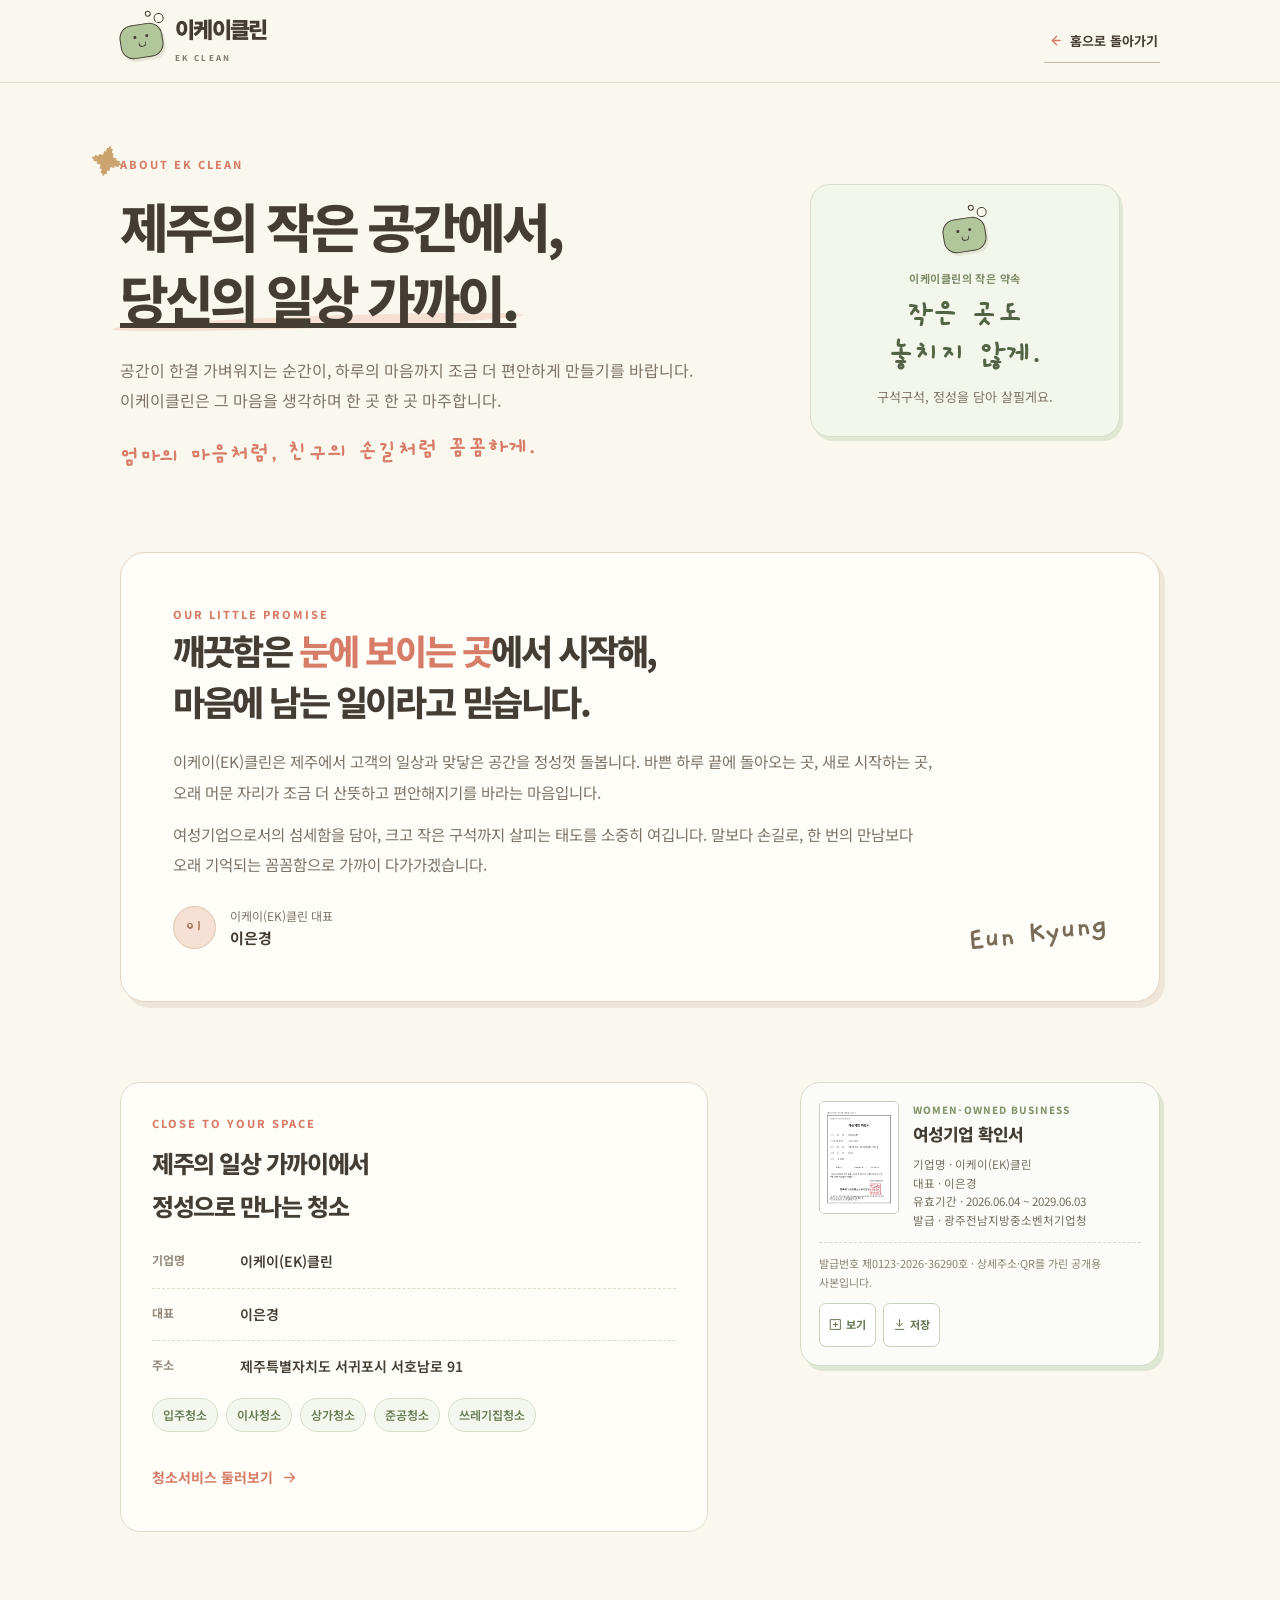
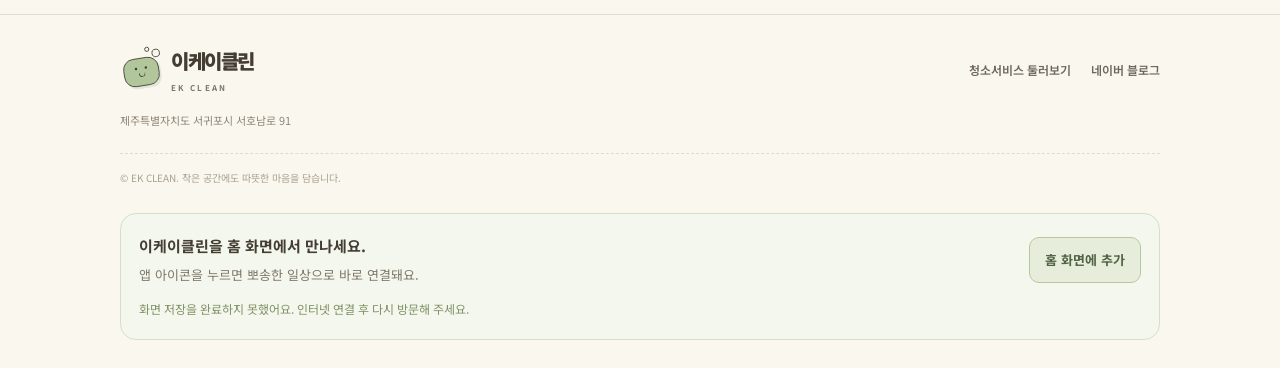
==== about.html @ 56a0b0b5 "Add files via upload" ====
<!DOCTYPE html>
<html lang="ko">
<head>
  <meta charset="UTF-8">
  <meta name="viewport" content="width=device-width, initial-scale=1.0, viewport-fit=cover">
  <meta name="theme-color" content="#faf7ef">
  <meta name="description" content="제주 이케이(EK)클린의 따뜻한 브랜드 소개와 여성기업 확인서 공개용 사본 안내입니다.">
  <title>이케이클린 소개 | 제주에서 가까이, 꼼꼼하게</title>

  <link rel="manifest" href="./manifest.json">
  <link rel="icon" href="./icons/favicon-32.png" sizes="32x32" type="image/png">
  <link rel="apple-touch-icon" href="./icons/apple-touch-icon.png">
  <meta name="apple-mobile-web-app-capable" content="yes">
  <meta name="apple-mobile-web-app-title" content="이케이클린">
  <meta name="apple-mobile-web-app-status-bar-style" content="default">
  <meta name="mobile-web-app-capable" content="yes">
  <link rel="stylesheet" href="./styles/tailwind.css">
  <link rel="stylesheet" href="./styles/fonts.css">
  <link rel="stylesheet" href="./pwa.css">
  <style>
    :root {
      --beige: #faf7ef;
      --paper: #fffdf8;
      --ink: #443d33;
      --muted: #7d7467;
      --coral: #d77c67;
      --green: #e9efdf;
      --green-deep: #82946d;
      --line: #e2dccd;
      --peach: #f5e0d3;
    }

    * { box-sizing: border-box; }
    html { -webkit-text-size-adjust: 100%; text-size-adjust: 100%; }
    body {
      margin: 0;
      color: var(--ink);
      background: var(--beige);
      font-family: 'Noto Sans KR', sans-serif;
      font-size: 16px;
      line-height: 1.8;
      word-break: keep-all;
    }
    a { color: inherit; text-decoration: none; }
    img { display: block; max-width: 100%; }
    h1, h2, h3, p { margin: 0; }
    a:focus-visible { outline: 3px solid var(--coral); outline-offset: 4px; }
    .skip-link { position: fixed; top: -60px; left: 16px; z-index: 10; padding: 10px 16px; border-radius: 8px; color: var(--paper); background: var(--ink); }
    .skip-link:focus { top: 14px; }
    body .container { width: min(100% - 48px, 1040px); margin: 0 auto; }
    .hand { font-family: 'Gaegu', cursive; }
    .eyebrow { color: var(--coral); font-size: 11px; font-weight: 800; letter-spacing: .18em; }

    .site-header {
      border-bottom: 1px solid rgba(226, 220, 205, .9);
      background: rgba(250, 247, 239, .96);
    }
    .header-inner { min-height: 82px; display: flex; align-items: center; justify-content: space-between; gap: 20px; }
    .brand { min-height: 44px; display: inline-flex; align-items: center; gap: 12px; }
    .soap-mark {
      position: relative; display: inline-block; flex: 0 0 auto; width: 43px; height: 34px;
      border: 1.7px solid var(--ink); border-radius: 13px; background: #b2c69c;
      box-shadow: 2px 3px 0 #e4e7d7; transform: rotate(-9deg);
    }
    .soap-mark::before {
      content: ''; position: absolute; top: 10px; left: 13px; width: 3px; height: 3px;
      border-radius: 50%; background: var(--ink); box-shadow: 12px 0 var(--ink);
    }
    .soap-mark::after {
      content: ''; position: absolute; left: 17px; top: 17px; width: 8px; height: 5px;
      border: 1.5px solid var(--ink); border-top: 0; border-radius: 0 0 8px 8px;
    }
    .soap-bubble { position: absolute; top: -9px; right: -5px; width: 10px; height: 10px; border: 1.5px solid var(--ink); border-radius: 50%; background: var(--beige); }
    .soap-bubble::after { content: ''; position: absolute; top: -5px; right: 11px; width: 6px; height: 6px; border: 1.3px solid var(--ink); border-radius: 50%; background: var(--beige); }
    .brand-name { font-size: 22px; font-weight: 900; letter-spacing: -.075em; line-height: 1.05; }
    .brand-en { display: block; margin-top: 5px; color: var(--muted); font-size: 8px; font-weight: 700; letter-spacing: .29em; }
    .home-return { min-height: 44px; display: inline-flex; align-items: center; gap: 7px; padding: 8px 2px; border-bottom: 1px solid #bfb6a6; font-size: 13px; font-weight: 700; }
    .home-return svg { width: 17px; height: 17px; color: var(--coral); }

    main { overflow: hidden; }
    .intro { position: relative; padding: 72px 0 62px; }
    .intro::before { content: '✦'; position: absolute; top: 55px; left: 7%; color: #cba36f; font-family: 'Gaegu', cursive; font-size: 32px; transform: rotate(14deg); }
    .intro-grid { position: relative; z-index: 1; display: grid; grid-template-columns: minmax(0, 1.1fr) minmax(260px, .72fr); gap: 54px; align-items: center; }
    .intro-copy { max-width: 650px; }
    .intro h1 { margin-top: 14px; font-size: clamp(33px, 4.4vw, 53px); font-weight: 800; line-height: 1.36; letter-spacing: -.075em; }
    .intro h1 .underline { position: relative; z-index: 0; white-space: nowrap; }
    .intro h1 .underline::after { content: ''; position: absolute; z-index: -1; right: -2%; bottom: 7px; left: -2%; height: 12px; border-radius: 50%; background: var(--peach); transform: rotate(-2deg); }
    .lead { margin-top: 22px; color: var(--muted); font-size: 16px; line-height: 1.9; }
    .intro-note { margin-top: 18px; color: var(--coral); font-size: 24px; font-weight: 700; line-height: 1.35; transform: rotate(-1.5deg); }
    .care-note { width: min(100%, 310px); justify-self: center; display: flex; flex-direction: column; align-items: center; padding: 28px 22px; border: 1px solid #d7ddcb; border-radius: 20px; background: #f3f6eb; box-shadow: 3px 4px 0 #e1e7d5; text-align: center; }
    .care-note .soap-mark { margin: 5px 0 17px; }
    .care-note-caption { color: #7b8b68; font-size: 11px; font-weight: 700; letter-spacing: .04em; }
    .care-note-title { margin-top: 7px; color: #526346; font-size: 32px; font-weight: 700; line-height: 1.22; }
    .care-note-copy { margin-top: 12px; color: #7d7467; font-size: 13px; line-height: 1.75; }

    .story { padding: 24px 0 80px; }
    .story-panel { padding: clamp(28px, 5vw, 52px); border: 1px solid #e4d5c4; border-radius: 25px; background: var(--paper); box-shadow: 5px 6px 0 #eee6d9; }
    .story-title { font-size: clamp(26px, 3vw, 35px); font-weight: 800; letter-spacing: -.07em; line-height: 1.45; }
    .story-title strong { color: var(--coral); font-weight: inherit; }
    .story-text { max-width: 760px; margin-top: 20px; color: var(--muted); font-size: 15.5px; line-height: 1.95; }
    .story-text + .story-text { margin-top: 12px; }
    .signature-row { display: flex; align-items: end; gap: 14px; margin-top: 27px; }
    .signature-label { display: grid; place-items: center; width: 43px; height: 43px; border: 1px solid #dfc5b1; border-radius: 50%; background: var(--peach); color: #a5755c; font-family: 'Gaegu', cursive; font-size: 23px; }
    .signature-role { color: var(--muted); font-size: 12px; line-height: 1.55; }
    .signature-name { display: block; color: var(--ink); font-size: 15px; font-weight: 700; }
    .signature { margin-left: auto; color: #796c59; font-family: 'Gaegu', cursive; font-size: 32px; font-weight: 700; line-height: 1; transform: rotate(-7deg); }

    .details { padding: 0 0 82px; }
    .details-grid { display: grid; grid-template-columns: minmax(0, 1fr) minmax(300px, .72fr); gap: 28px; align-items: start; }
    .info-card, .certificate-card { border: 1px solid var(--line); border-radius: 20px; background: var(--paper); }
    .info-card { padding: 31px; }
    .info-card h2 { margin-top: 7px; font-size: 24px; font-weight: 800; letter-spacing: -.06em; }
    .detail-list { display: grid; gap: 13px; margin: 22px 0 0; padding: 0; }
    .detail-list div { display: grid; grid-template-columns: 76px 1fr; gap: 12px; padding-bottom: 13px; border-bottom: 1px dashed #e1dacb; }
    .detail-list div:last-child { padding-bottom: 0; border-bottom: 0; }
    .detail-list dt { color: #958b7c; font-size: 12px; font-weight: 700; }
    .detail-list dd { margin: 0; font-size: 14px; font-weight: 600; }
    .service-tags { display: flex; flex-wrap: wrap; gap: 8px; margin-top: 19px; }
    .service-tags span { padding: 5px 10px; border: 1px solid #d5dfc7; border-radius: 999px; background: #f4f7ee; color: #677b55; font-size: 12px; font-weight: 600; }
    .service-home-link { min-height: 44px; display: inline-flex; align-items: center; gap: 8px; margin-top: 24px; color: var(--coral); font-size: 14px; font-weight: 700; }
    .service-home-link svg { width: 17px; height: 17px; }

    .certificate-card { width: 100%; max-width: 360px; justify-self: end; padding: 18px; background: #fbfcf7; border-color: #d3dcc7; box-shadow: 4px 5px 0 #dfe6d4; }
    .certificate-top { display: flex; gap: 14px; align-items: flex-start; }
    .certificate-thumb { flex: 0 0 80px; width: 80px; height: 113px; overflow: hidden; border: 1px solid #c9c9bb; border-radius: 5px; background: #fff; }
    .certificate-thumb img { width: 100%; height: 100%; object-fit: cover; object-position: top; }
    .certificate-copy { min-width: 0; }
    .certificate-label { color: var(--green-deep); font-size: 10px; font-weight: 800; letter-spacing: .11em; }
    .certificate-card h2 { margin-top: 3px; font-size: 17px; font-weight: 800; letter-spacing: -.05em; line-height: 1.45; }
    .certificate-meta { margin-top: 8px; color: #756d60; font-size: 10.5px; line-height: 1.62; }
    .certificate-meta span { display: block; }
    .certificate-note { margin-top: 13px; padding-top: 11px; border-top: 1px dashed #d6ddcd; color: #8b8375; font-size: 10px; line-height: 1.65; }
    .certificate-actions { display: flex; gap: 7px; margin-top: 12px; }
    .certificate-actions a { min-height: 34px; display: inline-flex; align-items: center; justify-content: center; gap: 4px; padding: 6px 9px; border: 1px solid #c8d3bb; border-radius: 7px; color: #62764f; background: #fff; font-size: 11px; font-weight: 700; }
    .certificate-actions a:hover { background: var(--green); }
    .certificate-actions svg { width: 13px; height: 13px; }

    .site-footer { border-top: 1px solid var(--line); padding: 33px 0 28px; }
    .footer-top { display: flex; align-items: flex-start; justify-content: space-between; gap: 25px; }
    .footer-brand .brand-name { font-size: 20px; }
    .footer-brand .soap-mark { transform: rotate(-9deg) scale(.83); margin-right: -4px; }
    .footer-copy { margin-top: 13px; color: #918777; font-size: 11px; line-height: 1.9; }
    .footer-links { display: flex; flex-wrap: wrap; gap: 9px 20px; }
    .footer-links a { min-height: 44px; display: inline-flex; align-items: center; color: #6e665a; font-size: 12px; font-weight: 600; }
    .footer-links a:hover { color: var(--coral); }
    .footer-bottom { margin-top: 23px; padding-top: 15px; border-top: 1px dashed #e2dbcd; color: #aaa08f; font-size: 10px; }

    @media (max-width: 740px) {
      body .container { width: min(100% - 36px, 1040px); }
      .header-inner { min-height: 72px; }
      .brand { gap: 9px; }
      .brand-name { font-size: 20px; }
      .soap-mark { width: 39px; height: 32px; }
      .home-return { font-size: 12px; }
      .home-return span { display: none; }
      .intro { padding: 50px 0 45px; }
      .intro::before { top: 28px; left: 8%; font-size: 27px; }
      .intro-grid { grid-template-columns: 1fr; gap: 34px; }
      .intro-copy { text-align: center; }
      .intro h1 { font-size: clamp(30px, 9vw, 40px); }
      .intro h1 .underline { white-space: normal; }
      .intro h1 .underline::after { bottom: 4px; height: 9px; }
      .lead { margin-top: 17px; font-size: 15px; line-height: 1.85; }
      .intro-note { font-size: 22px; }
      .care-note { width: min(100%, 300px); padding: 24px 20px; }
      .care-note-title { font-size: 30px; }
      .care-note-copy { font-size: 14px; }
      .story { padding: 15px 0 56px; }
      .story-panel { border-radius: 19px; }
      .story-text { font-size: 15px; line-height: 1.9; }
      .signature { font-size: 28px; }
      .details { padding-bottom: 60px; }
      .details-grid { grid-template-columns: 1fr; gap: 22px; }
      .info-card { padding: 25px 21px; }
      .detail-list div { grid-template-columns: 67px 1fr; gap: 8px; }
      .detail-list dt { font-size: 11px; }
      .detail-list dd { font-size: 13px; }
      .certificate-card { max-width: 360px; justify-self: start; padding: 16px; }
      .certificate-top { gap: 12px; }
      .certificate-thumb { flex-basis: 68px; width: 68px; height: 96px; }
      .certificate-card h2 { font-size: 16px; }
      .certificate-meta { font-size: 10px; }
      .footer-top { flex-direction: column; gap: 18px; }
      .footer-links { gap: 6px 18px; }
      .footer-copy { font-size: 10px; }
    }

    @media (max-width: 360px) {
      body .container { width: min(100% - 30px, 1040px); }
      .brand-en { letter-spacing: .2em; }
      .intro h1 { font-size: 29px; }
      .story-panel { padding: 25px 19px; }
      .certificate-card { padding: 14px; }
      .certificate-thumb { flex-basis: 64px; width: 64px; height: 90px; }
      .certificate-actions { gap: 5px; }
      .certificate-actions a { padding: 5px 7px; font-size: 10px; }
    }

    @media (prefers-reduced-motion: reduce) {
      *, *::before, *::after { scroll-behavior: auto !important; transition: none !important; }
    }
    .home-return { min-width: 44px; justify-content: center; }
    .certificate-actions a { min-height: 44px; min-width: 56px; }
    .certificate-meta { font-size: 11.5px; }
    .certificate-note { font-size: 11px; }
  </style>
</head>
<body>
  <a class="skip-link" href="#content">본문으로 건너뛰기</a>

  <header class="site-header">
    <div class="container header-inner">
      <a class="brand" href="./#home" data-home-link data-home-fragment="home" aria-label="이케이클린 홈으로">
        <span class="soap-mark" aria-hidden="true"><span class="soap-bubble"></span></span>
        <span>
          <span class="brand-name">이케이클린</span>
          <span class="brand-en">EK CLEAN</span>
        </span>
      </a>
      <a class="home-return" href="./#home" data-home-link data-home-fragment="home" aria-label="홈으로 돌아가기">
        <svg viewBox="0 0 24 24" fill="none" stroke="currentColor" stroke-width="1.9" stroke-linecap="round" stroke-linejoin="round" aria-hidden="true"><path d="m15 18-6-6 6-6"/><path d="M9 12h11"/></svg>
        <span>홈으로 돌아가기</span>
      </a>
    </div>
  </header>

  <main id="content">
    <section class="intro" aria-labelledby="intro-heading">
      <div class="container intro-grid">
        <div class="intro-copy">
          <p class="eyebrow">ABOUT EK CLEAN</p>
          <h1 id="intro-heading">제주의 작은 공간에서,<br><span class="underline">당신의 일상 가까이.</span></h1>
          <p class="lead">공간이 한결 가벼워지는 순간이, 하루의 마음까지 조금 더 편안하게 만들기를 바랍니다. 이케이클린은 그 마음을 생각하며 한 곳 한 곳 마주합니다.</p>
          <h2 class="intro-note hand">엄마의 마음처럼, 친구의 손길처럼 꼼꼼하게.</h2>
        </div>
        <aside class="care-note" aria-label="이케이클린의 작은 약속">
          <span class="soap-mark" aria-hidden="true"><span class="soap-bubble"></span></span>
          <p class="care-note-caption">이케이클린의 작은 약속</p>
          <p class="care-note-title hand">작은 곳도<br>놓치지 않게.</p>
          <p class="care-note-copy">구석구석, 정성을 담아 살필게요.</p>
        </aside>
      </div>
    </section>

    <section class="story" aria-labelledby="story-heading">
      <div class="container">
        <article class="story-panel">
          <p class="eyebrow">OUR LITTLE PROMISE</p>
          <h2 id="story-heading" class="story-title">깨끗함은 <strong>눈에 보이는 곳</strong>에서 시작해,<br>마음에 남는 일이라고 믿습니다.</h2>
          <p class="story-text">이케이(EK)클린은 제주에서 고객의 일상과 맞닿은 공간을 정성껏 돌봅니다. 바쁜 하루 끝에 돌아오는 곳, 새로 시작하는 곳, 오래 머문 자리가 조금 더 산뜻하고 편안해지기를 바라는 마음입니다.</p>
          <p class="story-text">여성기업으로서의 섬세함을 담아, 크고 작은 구석까지 살피는 태도를 소중히 여깁니다. 말보다 손길로, 한 번의 만남보다 오래 기억되는 꼼꼼함으로 가까이 다가가겠습니다.</p>
          <div class="signature-row" aria-label="대표 이은경 서명">
            <span class="signature-label" aria-hidden="true">이</span>
            <p class="signature-role">이케이(EK)클린 대표<br><span class="signature-name">이은경</span></p>
            <span class="signature">Eun Kyung</span>
          </div>
        </article>
      </div>
    </section>

    <section class="details" aria-label="이케이클린 정보와 여성기업 확인서">
      <div class="container details-grid">
        <article class="info-card">
          <p class="eyebrow">CLOSE TO YOUR SPACE</p>
          <h2>제주의 일상 가까이에서<br>정성으로 만나는 청소</h2>
          <dl class="detail-list">
            <div>
              <dt>기업명</dt>
              <dd>이케이(EK)클린</dd>
            </div>
            <div>
              <dt>대표</dt>
              <dd>이은경</dd>
            </div>
            <div>
              <dt>주소</dt>
              <dd>제주특별자치도 서귀포시 서호남로 91</dd>
            </div>
          </dl>
          <div class="service-tags" aria-label="제공 청소 서비스">
            <span>입주청소</span>
            <span>이사청소</span>
            <span>상가청소</span>
            <span>준공청소</span>
            <span>쓰레기집청소</span>
          </div>
          <a class="service-home-link" href="./#services" data-home-link data-home-fragment="services">
            청소서비스 둘러보기
            <svg viewBox="0 0 24 24" fill="none" stroke="currentColor" stroke-width="1.9" stroke-linecap="round" stroke-linejoin="round" aria-hidden="true"><path d="M5 12h14"/><path d="m13 6 6 6-6 6"/></svg>
          </a>
        </article>

        <article class="certificate-card" aria-labelledby="certificate-title">
          <div class="certificate-top">
            <a class="certificate-thumb" href="./assets/ekclean-women-owned-public.pdf" target="_blank" rel="noopener noreferrer" aria-label="여성기업 확인서 공개용 사본 보기">
              <img src="./assets/ekclean-women-owned-preview.webp" width="595" height="841" alt="이케이(EK)클린 여성기업 확인서 공개용 미리보기">
            </a>
            <div class="certificate-copy">
              <p class="certificate-label">WOMEN-OWNED BUSINESS</p>
              <h2 id="certificate-title">여성기업 확인서</h2>
              <div class="certificate-meta">
                <span>기업명 · 이케이(EK)클린</span>
                <span>대표 · 이은경</span>
                <span>유효기간 · 2026.06.04 ~ 2029.06.03</span>
                <span>발급 · 광주전남지방중소벤처기업청</span>
              </div>
            </div>
          </div>
          <p class="certificate-note">발급번호 제0123-2026-36290호 · 상세주소·QR를 가린 공개용 사본입니다.</p>
          <div class="certificate-actions">
            <a href="./assets/ekclean-women-owned-public.pdf" target="_blank" rel="noopener noreferrer">
              <svg viewBox="0 0 24 24" fill="none" stroke="currentColor" stroke-width="1.8" stroke-linecap="round" stroke-linejoin="round" aria-hidden="true"><path d="M3 3h18v18H3z"/><path d="M8 12h8M12 8v8"/></svg>
              보기
            </a>
            <a href="./assets/ekclean-women-owned-public.pdf" download="ekclean-women-owned-public.pdf" target="_blank" rel="noopener noreferrer">
              <svg viewBox="0 0 24 24" fill="none" stroke="currentColor" stroke-width="1.8" stroke-linecap="round" stroke-linejoin="round" aria-hidden="true"><path d="M12 3v12"/><path d="m7 10 5 5 5-5"/><path d="M4 21h16"/></svg>
              저장
            </a>
          </div>
        </article>
      </div>
    </section>
  </main>

  <footer class="site-footer">
    <div class="container">
      <div class="footer-top">
        <div class="footer-brand">
          <a class="brand" href="./#home" data-home-link data-home-fragment="home" aria-label="이케이클린 홈으로">
            <span class="soap-mark" aria-hidden="true"><span class="soap-bubble"></span></span>
            <span>
              <span class="brand-name">이케이클린</span>
              <span class="brand-en">EK CLEAN</span>
            </span>
          </a>
          <p class="footer-copy">제주특별자치도 서귀포시 서호남로 91</p>
        </div>
        <nav class="footer-links" aria-label="푸터 링크">
          <a href="./#services" data-home-link data-home-fragment="services">청소서비스 둘러보기</a>
          <a href="https://blog.naver.com/ekclean" target="_blank" rel="noopener noreferrer">네이버 블로그</a>
        </nav>
      </div>
      <p class="footer-bottom">© EK CLEAN. 작은 공간에도 따뜻한 마음을 담습니다.</p>
    </div>
  </footer>
  <script>
    // Allow embedded certificates to open in the browser PDF viewer as well as save.
    (() => {
      const documents = new Map();
      document.querySelectorAll('a[href^="data:application/pdf;base64,"]').forEach(link => {
        const encoded = link.getAttribute('href');
        if (!documents.has(encoded)) {
          const bytes = Uint8Array.from(atob(encoded.split(',')[1]), char => char.charCodeAt(0));
          documents.set(encoded, URL.createObjectURL(new Blob([bytes], { type: 'application/pdf' })));
        }
        link.setAttribute('href', documents.get(encoded));
      });
    })();
  </script>
  <script defer src="./pwa.js"></script>
</body>
</html>
---- styles/fonts.css ----
/* Local font subsets for shipped UI. SIL Open Font License in assets/fonts. */
@font-face {
  font-family: 'Gaegu';
  font-style: normal;
  font-weight: 400;
  font-display: swap;
  src: url(../assets/fonts/font-3b68d4aea7670122.woff2) format('woff2');
  unicode-range: U+20-7e, U+a9, U+b7, U+201c-201d, U+2026, U+2192, U+2726-2727, U+33a1, U+ac00-ac01, U+ac04, U+ac08, U+ac10, U+ac12, U+ac19, U+ac1c-ac1d, U+ac70-ac71, U+ac74, U+ac78, U+ac8c, U+aca0, U+aca8, U+acac, U+acb0, U+acbd, U+acc4, U+ace0, U+ace8, U+acf3, U+acf5, U+acfc, U+ad11, U+ad1c, U+ad6c, U+ad81, U+adc0, U+adf8, U+adfc, U+ae00, U+ae08-ae09, U+ae30, U+ae38, U+ae41, U+ae4c, U+ae50, U+ae68, U+aecf, U+aed8, U+aef4, U+af2d, U+af34, U+af3c, U+b057, U+b05d, U+b098, U+b09c, U+b0a0, U+b0a8-b0a9, U+b0b4, U+b108, U+b110, U+b118, U+b123-b124, U+b137, U+b155, U+b193, U+b204, U+b208, U+b220, U+b274, U+b290, U+b294, U+b2c8, U+b2d8, U+b2e4-b2e6, U+b2e8, U+b2eb, U+b2f4, U+b2f9, U+b2ff-b300, U+b354, U+b35c, U+b370, U+b3c4, U+b3c8, U+b3cc, U+b3d9, U+b3fc, U+b410, U+b418, U+b41c, U+b429, U+b450, U+b458, U+b4a4, U+b4dc-b4dd, U+b4e0, U+b4e3-b4e4, U+b514, U+b530, U+b54c, U+b5a4, U+b610, U+b6f0, U+b73b, U+b77c-b77d, U+b78d, U+b798, U+b79c, U+b7ec, U+b7f0, U+b7fc, U+b807-b808, U+b824-b825, U+b85c-b85d, U+b86d, U+b8cc, U+b8e8, U+b958, U+b974, U+b978, U+b97c, U+b984, U+b9ac-b9ad, U+b9b0, U+b9c1, U+b9c8-b9c9, U+b9cc, U+b9d0, U+b9dd-b9de, U+b9e1, U+b9e8, U+ba38, U+ba3c, U+ba54, U+ba70, U+ba74, U+ba85, U+baa8, U+babb, U+bb34, U+bb38, U+bb3c, U+bbf8, U+bbfc, U+bbff, U+bc14, U+bc1c, U+bc29, U+bc30, U+bc84, U+bc88, U+bc94-bc95, U+bca4, U+bcbc-bcbd, U+bcc0, U+bcc4, U+bccd, U+bcf4-bcf5, U+bcf8, U+bcfc, U+bd05, U+bd80, U+bd84, U+bd99, U+be0c, U+be14, U+be44, U+be48, U+be60, U+bf40, U+c058, U+c05c, U+c0ac, U+c0b0, U+c0b4, U+c0c1, U+c0c8, U+c0dd, U+c11c-c11d, U+c120, U+c124, U+c12c, U+c131, U+c138, U+c18c-c18d, U+c190, U+c1a1, U+c218, U+c21c, U+c26c, U+c2a4, U+c2b5, U+c2dc-c2dd, U+c2e0, U+c2e4, U+c2ec, U+c2f1, U+c313, U+c4f0, U+c529, U+c544, U+c548, U+c54a, U+c54c, U+c558, U+c55e, U+c560, U+c571, U+c57c-c57d, U+c5b4-c5b5, U+c5c4-c5c5, U+c5c7, U+c5d0, U+c5ec-c5ed, U+c5f0, U+c5f4, U+c5fc, U+c601, U+c608, U+c624, U+c640, U+c644, U+c678, U+c694-c695, U+c6a9, U+c6b0, U+c6b4, U+c6c0, U+c6cc, U+c6d0, U+c704, U+c720, U+c73c, U+c740, U+c744, U+c74c, U+c758, U+c774, U+c778, U+c77c-c77d, U+c785, U+c788, U+c790-c791, U+c798, U+c7a0, U+c7a5, U+c7ac, U+c800-c801, U+c804, U+c808, U+c810-c811, U+c815, U+c81c, U+c870, U+c874, U+c88b, U+c8fc, U+c900, U+c911, U+c990, U+c9c0-c9c1, U+c9c4, U+c9d1, U+c9dc, U+cc28, U+cc2e, U+cc3d, U+cc44, U+cc59, U+cc98, U+ccab, U+ccad, U+ccb4, U+cd08, U+cd94, U+cd9c, U+cdb0, U+ce58, U+ce5c, U+ce74, U+ce90, U+cef7, U+cf00, U+cf58, U+d06c, U+d070, U+d074, U+d0a4, U+d0ac, U+d0d5, U+d0dc-d0dd, U+d0ed, U+d130, U+d1a1, U+d2b8-d2b9, U+d2c8, U+d30c, U+d398, U+d3b4, U+d3b8, U+d3c9, U+d3ec, U+d3f0, U+d3f4, U+d45c, U+d478, U+d504, U+d53c, U+d544, U+d54d, U+d558, U+d55c, U+d560, U+d568-d569, U+d574, U+d587-d589, U+d5e4, U+d604, U+d638, U+d63c, U+d648, U+d654-d655, U+d658, U+d65c, U+d68c, U+d6a8, U+d6c4, U+d750, U+d754, U+d76c, U+d788, U+1f9fc;
}
@font-face {
  font-family: 'Gaegu';
  font-style: normal;
  font-weight: 700;
  font-display: swap;
  src: url(../assets/fonts/font-fb5f1b3f4dab137c.woff2) format('woff2');
  unicode-range: U+20-7e, U+a9, U+b7, U+201c-201d, U+2026, U+2192, U+2726-2727, U+33a1, U+ac00-ac01, U+ac04, U+ac08, U+ac10, U+ac12, U+ac19, U+ac1c-ac1d, U+ac70-ac71, U+ac74, U+ac78, U+ac8c, U+aca0, U+aca8, U+acac, U+acb0, U+acbd, U+acc4, U+ace0, U+ace8, U+acf3, U+acf5, U+acfc, U+ad11, U+ad1c, U+ad6c, U+ad81, U+adc0, U+adf8, U+adfc, U+ae00, U+ae08-ae09, U+ae30, U+ae38, U+ae41, U+ae4c, U+ae50, U+ae68, U+aecf, U+aed8, U+aef4, U+af2d, U+af34, U+af3c, U+b057, U+b05d, U+b098, U+b09c, U+b0a0, U+b0a8-b0a9, U+b0b4, U+b108, U+b110, U+b118, U+b123-b124, U+b137, U+b155, U+b193, U+b204, U+b208, U+b220, U+b274, U+b290, U+b294, U+b2c8, U+b2d8, U+b2e4-b2e6, U+b2e8, U+b2eb, U+b2f4, U+b2f9, U+b2ff-b300, U+b354, U+b35c, U+b370, U+b3c4, U+b3c8, U+b3cc, U+b3d9, U+b3fc, U+b410, U+b418, U+b41c, U+b429, U+b450, U+b458, U+b4a4, U+b4dc-b4dd, U+b4e0, U+b4e3-b4e4, U+b514, U+b530, U+b54c, U+b5a4, U+b610, U+b6f0, U+b73b, U+b77c-b77d, U+b78d, U+b798, U+b79c, U+b7ec, U+b7f0, U+b7fc, U+b807-b808, U+b824-b825, U+b85c-b85d, U+b86d, U+b8cc, U+b8e8, U+b958, U+b974, U+b978, U+b97c, U+b984, U+b9ac-b9ad, U+b9b0, U+b9c1, U+b9c8-b9c9, U+b9cc, U+b9d0, U+b9dd-b9de, U+b9e1, U+b9e8, U+ba38, U+ba3c, U+ba54, U+ba70, U+ba74, U+ba85, U+baa8, U+babb, U+bb34, U+bb38, U+bb3c, U+bbf8, U+bbfc, U+bbff, U+bc14, U+bc1c, U+bc29, U+bc30, U+bc84, U+bc88, U+bc94-bc95, U+bca4, U+bcbc-bcbd, U+bcc0, U+bcc4, U+bccd, U+bcf4-bcf5, U+bcf8, U+bcfc, U+bd05, U+bd80, U+bd84, U+bd99, U+be0c, U+be14, U+be44, U+be48, U+be60, U+bf40, U+c058, U+c05c, U+c0ac, U+c0b0, U+c0b4, U+c0c1, U+c0c8, U+c0dd, U+c11c-c11d, U+c120, U+c124, U+c12c, U+c131, U+c138, U+c18c-c18d, U+c190, U+c1a1, U+c218, U+c21c, U+c26c, U+c2a4, U+c2b5, U+c2dc-c2dd, U+c2e0, U+c2e4, U+c2ec, U+c2f1, U+c313, U+c4f0, U+c529, U+c544, U+c548, U+c54a, U+c54c, U+c558, U+c55e, U+c560, U+c571, U+c57c-c57d, U+c5b4-c5b5, U+c5c4-c5c5, U+c5c7, U+c5d0, U+c5ec-c5ed, U+c5f0, U+c5f4, U+c5fc, U+c601, U+c608, U+c624, U+c640, U+c644, U+c678, U+c694-c695, U+c6a9, U+c6b0, U+c6b4, U+c6c0, U+c6cc, U+c6d0, U+c704, U+c720, U+c73c, U+c740, U+c744, U+c74c, U+c758, U+c774, U+c778, U+c77c-c77d, U+c785, U+c788, U+c790-c791, U+c798, U+c7a0, U+c7a5, U+c7ac, U+c800-c801, U+c804, U+c808, U+c810-c811, U+c815, U+c81c, U+c870, U+c874, U+c88b, U+c8fc, U+c900, U+c911, U+c990, U+c9c0-c9c1, U+c9c4, U+c9d1, U+c9dc, U+cc28, U+cc2e, U+cc3d, U+cc44, U+cc59, U+cc98, U+ccab, U+ccad, U+ccb4, U+cd08, U+cd94, U+cd9c, U+cdb0, U+ce58, U+ce5c, U+ce74, U+ce90, U+cef7, U+cf00, U+cf58, U+d06c, U+d070, U+d074, U+d0a4, U+d0ac, U+d0d5, U+d0dc-d0dd, U+d0ed, U+d130, U+d1a1, U+d2b8-d2b9, U+d2c8, U+d30c, U+d398, U+d3b4, U+d3b8, U+d3c9, U+d3ec, U+d3f0, U+d3f4, U+d45c, U+d478, U+d504, U+d53c, U+d544, U+d54d, U+d558, U+d55c, U+d560, U+d568-d569, U+d574, U+d587-d589, U+d5e4, U+d604, U+d638, U+d63c, U+d648, U+d654-d655, U+d658, U+d65c, U+d68c, U+d6a8, U+d6c4, U+d750, U+d754, U+d76c, U+d788, U+1f9fc;
}
@font-face {
  font-family: 'Noto Sans KR';
  font-style: normal;
  font-weight: 400 900;
  font-display: swap;
  src: url(../assets/fonts/font-2683926040a4df64.woff2) format('woff2');
  unicode-range: U+20-7e, U+a9, U+b7, U+201c-201d, U+2026, U+2192, U+2726-2727, U+33a1, U+ac00-ac01, U+ac04, U+ac08, U+ac10, U+ac12, U+ac19, U+ac1c-ac1d, U+ac70-ac71, U+ac74, U+ac78, U+ac8c, U+aca0, U+aca8, U+acac, U+acb0, U+acbd, U+acc4, U+ace0, U+ace8, U+acf3, U+acf5, U+acfc, U+ad11, U+ad1c, U+ad6c, U+ad81, U+adc0, U+adf8, U+adfc, U+ae00, U+ae08-ae09, U+ae30, U+ae38, U+ae41, U+ae4c, U+ae50, U+ae68, U+aecf, U+aed8, U+aef4, U+af2d, U+af34, U+af3c, U+b057, U+b05d, U+b098, U+b09c, U+b0a0, U+b0a8-b0a9, U+b0b4, U+b108, U+b110, U+b118, U+b123-b124, U+b137, U+b155, U+b193, U+b204, U+b208, U+b220, U+b274, U+b290, U+b294, U+b2c8, U+b2d8, U+b2e4-b2e6, U+b2e8, U+b2eb, U+b2f4, U+b2f9, U+b2ff-b300, U+b354, U+b35c, U+b370, U+b3c4, U+b3c8, U+b3cc, U+b3d9, U+b3fc, U+b410, U+b418, U+b41c, U+b429, U+b450, U+b458, U+b4a4, U+b4dc-b4dd, U+b4e0, U+b4e3-b4e4, U+b514, U+b530, U+b54c, U+b5a4, U+b610, U+b6f0, U+b73b, U+b77c-b77d, U+b78d, U+b798, U+b79c, U+b7ec, U+b7f0, U+b7fc, U+b807-b808, U+b824-b825, U+b85c-b85d, U+b86d, U+b8cc, U+b8e8, U+b958, U+b974, U+b978, U+b97c, U+b984, U+b9ac-b9ad, U+b9b0, U+b9c1, U+b9c8-b9c9, U+b9cc, U+b9d0, U+b9dd-b9de, U+b9e1, U+b9e8, U+ba38, U+ba3c, U+ba54, U+ba70, U+ba74, U+ba85, U+baa8, U+babb, U+bb34, U+bb38, U+bb3c, U+bbf8, U+bbfc, U+bbff, U+bc14, U+bc1c, U+bc29, U+bc30, U+bc84, U+bc88, U+bc94-bc95, U+bca4, U+bcbc-bcbd, U+bcc0, U+bcc4, U+bccd, U+bcf4-bcf5, U+bcf8, U+bcfc, U+bd05, U+bd80, U+bd84, U+bd99, U+be0c, U+be14, U+be44, U+be48, U+be60, U+bf40, U+c058, U+c05c, U+c0ac, U+c0b0, U+c0b4, U+c0c1, U+c0c8, U+c0dd, U+c11c-c11d, U+c120, U+c124, U+c12c, U+c131, U+c138, U+c18c-c18d, U+c190, U+c1a1, U+c218, U+c21c, U+c26c, U+c2a4, U+c2b5, U+c2dc-c2dd, U+c2e0, U+c2e4, U+c2ec, U+c2f1, U+c313, U+c4f0, U+c529, U+c544, U+c548, U+c54a, U+c54c, U+c558, U+c55e, U+c560, U+c571, U+c57c-c57d, U+c5b4-c5b5, U+c5c4-c5c5, U+c5c7, U+c5d0, U+c5ec-c5ed, U+c5f0, U+c5f4, U+c5fc, U+c601, U+c608, U+c624, U+c640, U+c644, U+c678, U+c694-c695, U+c6a9, U+c6b0, U+c6b4, U+c6c0, U+c6cc, U+c6d0, U+c704, U+c720, U+c73c, U+c740, U+c744, U+c74c, U+c758, U+c774, U+c778, U+c77c-c77d, U+c785, U+c788, U+c790-c791, U+c798, U+c7a0, U+c7a5, U+c7ac, U+c800-c801, U+c804, U+c808, U+c810-c811, U+c815, U+c81c, U+c870, U+c874, U+c88b, U+c8fc, U+c900, U+c911, U+c990, U+c9c0-c9c1, U+c9c4, U+c9d1, U+c9dc, U+cc28, U+cc2e, U+cc3d, U+cc44, U+cc59, U+cc98, U+ccab, U+ccad, U+ccb4, U+cd08, U+cd94, U+cd9c, U+cdb0, U+ce58, U+ce5c, U+ce74, U+ce90, U+cef7, U+cf00, U+cf58, U+d06c, U+d070, U+d074, U+d0a4, U+d0ac, U+d0d5, U+d0dc-d0dd, U+d0ed, U+d130, U+d1a1, U+d2b8-d2b9, U+d2c8, U+d30c, U+d398, U+d3b4, U+d3b8, U+d3c9, U+d3ec, U+d3f0, U+d3f4, U+d45c, U+d478, U+d504, U+d53c, U+d544, U+d54d, U+d558, U+d55c, U+d560, U+d568-d569, U+d574, U+d587-d589, U+d5e4, U+d604, U+d638, U+d63c, U+d648, U+d654-d655, U+d658, U+d65c, U+d68c, U+d6a8, U+d6c4, U+d750, U+d754, U+d76c, U+d788, U+1f9fc;
}
---- pwa.css ----
.ek-pwa-panel{margin-top:26px;padding:19px 18px;border:1px solid #d5dfc8;border-radius:16px;background:#f4f7ed;color:#443d33;min-width:0}.ek-pwa-install{display:flex;align-items:center;justify-content:space-between;gap:17px}.ek-pwa-title{font-size:15px;font-weight:700;line-height:1.7;margin:0}.ek-pwa-copy{font-size:13px;color:#81786b;line-height:1.8;margin:4px 0 0}.ek-pwa-button{display:inline-flex;align-items:center;justify-content:center;min-height:46px;border:1px solid #b8c7a2;border-radius:10px;background:#e6eedb;color:#526346;font-size:13px;font-weight:700;padding:10px 15px;cursor:pointer;flex-shrink:0;font-family:inherit}.ek-pwa-button:focus-visible{outline:3px solid #d77c67;outline-offset:4px}.ek-pwa-status{font-size:12px;color:#809267;line-height:1.8;margin:12px 0 0}.ek-pwa-update{margin-top:14px;padding-top:14px;border-top:1px dashed #d4dcc8}.ek-pwa-update p{font-size:13px;line-height:1.8;margin:0 0 10px}.ek-pwa-help{width:min(440px,calc(100% - 30px));max-height:calc(100dvh - 32px);overflow:auto;padding:25px 22px;border:1px solid #c3cdb3;border-radius:19px;background:#faf7ef;color:#443d33;font-family:'Noto Sans KR',sans-serif;box-shadow:4px 5px #443d3320}.ek-pwa-help::backdrop{background:#443d334d}.ek-pwa-help h2{font-size:20px;line-height:1.6;font-weight:700;margin:0 0 14px}.ek-pwa-help p{font-size:15px;line-height:1.85;margin:0 0 14px}.ek-pwa-help .ek-pwa-help-note{font-size:13px;color:#81786b}.ek-pwa-help .ek-pwa-button{width:100%}.ek-pwa-panel [hidden]{display:none!important}html[data-ek-standalone='true'] body{padding-top:env(safe-area-inset-top)}@media(max-width:767px){.ek-pwa-install{align-items:stretch;flex-direction:column;gap:12px}.ek-pwa-panel{padding:18px 15px}.ek-pwa-install .ek-pwa-button{width:100%;font-size:14px}.ek-pwa-status{font-size:12px}}
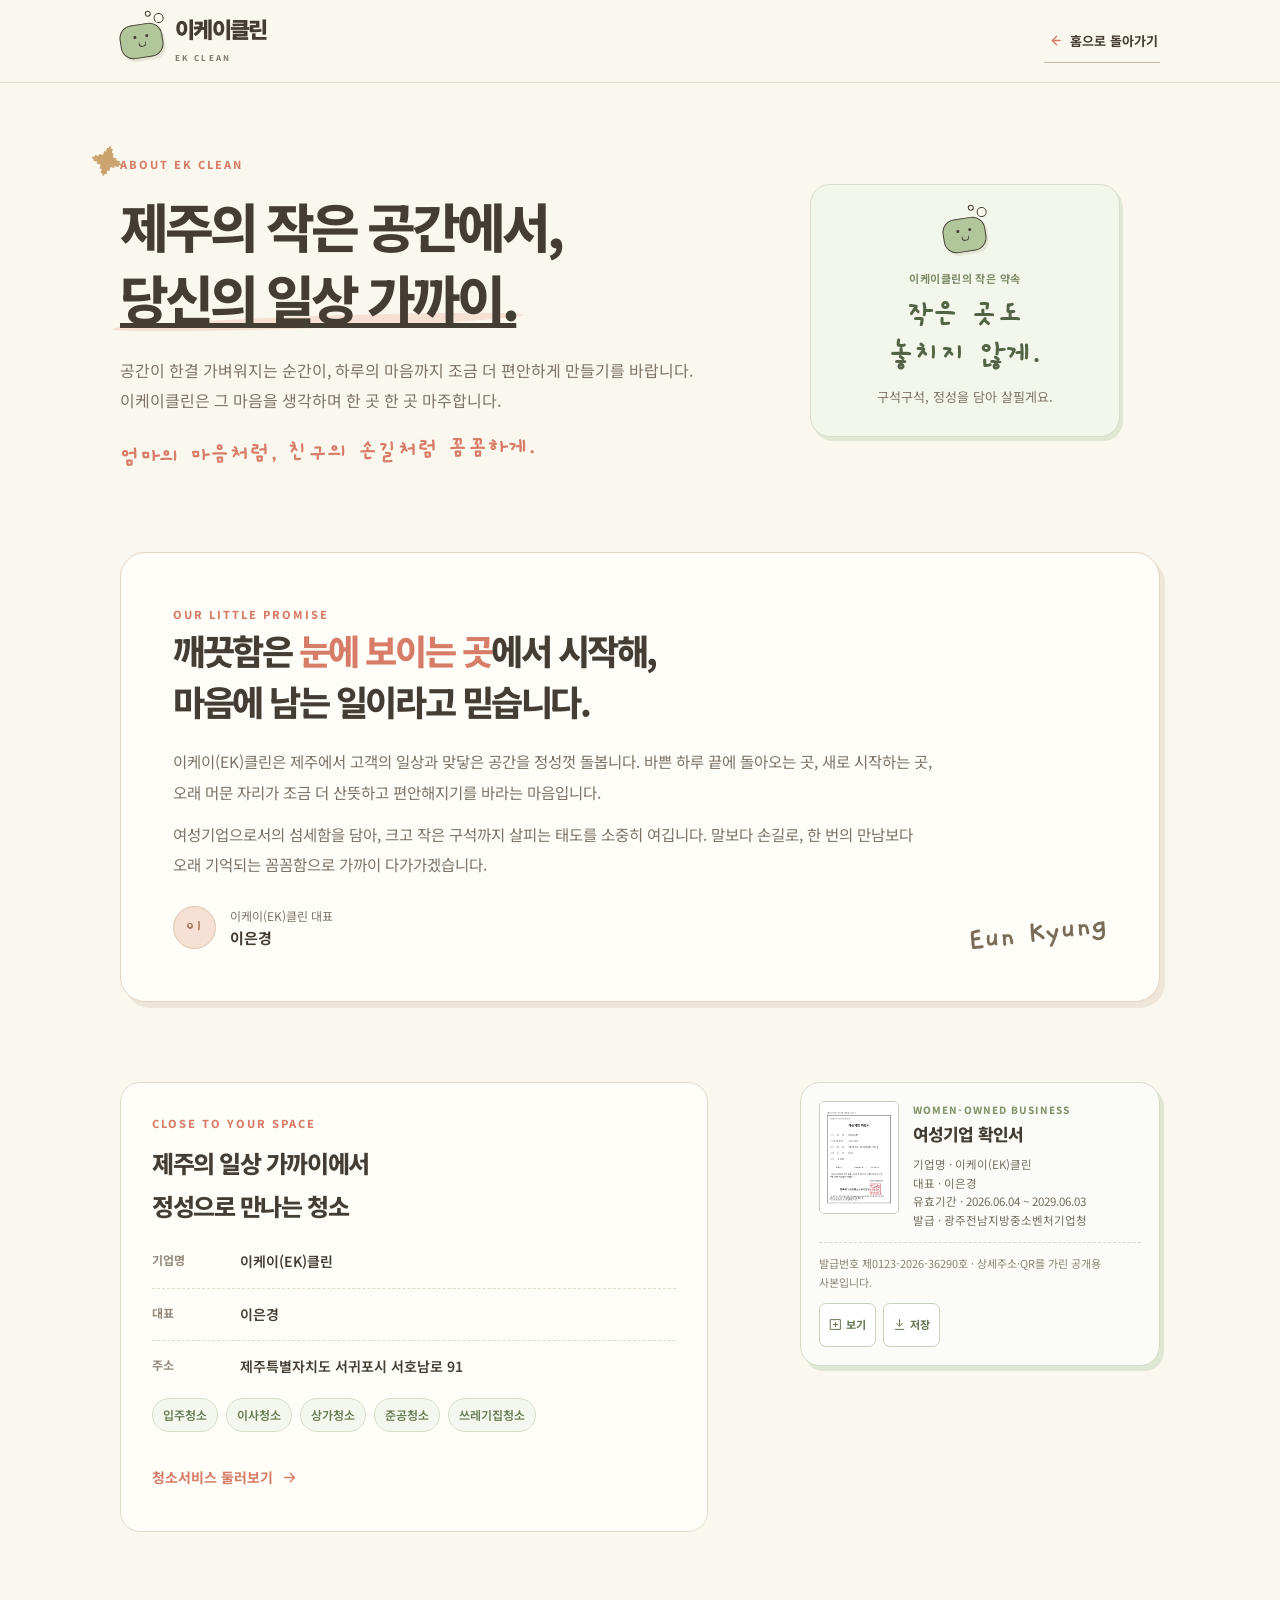
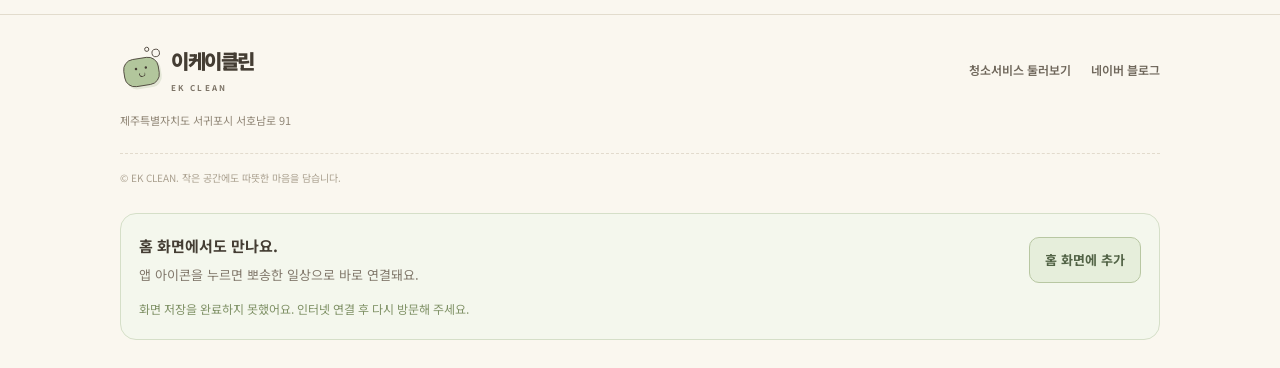
==== commit 1eb9aaf8: "Keep blog links in same tab for easy return Open Naver blog in the current tab on home and company p" ====
--- a/about.html
+++ b/about.html
@@ -337,7 +337,7 @@
         </div>
         <nav class="footer-links" aria-label="푸터 링크">
           <a href="./#services" data-home-link data-home-fragment="services">청소서비스 둘러보기</a>
-          <a href="https://blog.naver.com/ekclean" target="_blank" rel="noopener noreferrer">네이버 블로그</a>
+          <a href="https://blog.naver.com/ekclean" target="_self" rel="noopener noreferrer">네이버 블로그</a>
         </nav>
       </div>
       <p class="footer-bottom">© EK CLEAN. 작은 공간에도 따뜻한 마음을 담습니다.</p>
--- a/styles/fonts.css
+++ b/styles/fonts.css
@@ -4,22 +4,22 @@
   font-style: normal;
   font-weight: 400;
   font-display: swap;
-  src: url(../assets/fonts/font-3b68d4aea7670122.woff2) format('woff2');
-  unicode-range: U+20-7e, U+a9, U+b7, U+201c-201d, U+2026, U+2192, U+2726-2727, U+33a1, U+ac00-ac01, U+ac04, U+ac08, U+ac10, U+ac12, U+ac19, U+ac1c-ac1d, U+ac70-ac71, U+ac74, U+ac78, U+ac8c, U+aca0, U+aca8, U+acac, U+acb0, U+acbd, U+acc4, U+ace0, U+ace8, U+acf3, U+acf5, U+acfc, U+ad11, U+ad1c, U+ad6c, U+ad81, U+adc0, U+adf8, U+adfc, U+ae00, U+ae08-ae09, U+ae30, U+ae38, U+ae41, U+ae4c, U+ae50, U+ae68, U+aecf, U+aed8, U+aef4, U+af2d, U+af34, U+af3c, U+b057, U+b05d, U+b098, U+b09c, U+b0a0, U+b0a8-b0a9, U+b0b4, U+b108, U+b110, U+b118, U+b123-b124, U+b137, U+b155, U+b193, U+b204, U+b208, U+b220, U+b274, U+b290, U+b294, U+b2c8, U+b2d8, U+b2e4-b2e6, U+b2e8, U+b2eb, U+b2f4, U+b2f9, U+b2ff-b300, U+b354, U+b35c, U+b370, U+b3c4, U+b3c8, U+b3cc, U+b3d9, U+b3fc, U+b410, U+b418, U+b41c, U+b429, U+b450, U+b458, U+b4a4, U+b4dc-b4dd, U+b4e0, U+b4e3-b4e4, U+b514, U+b530, U+b54c, U+b5a4, U+b610, U+b6f0, U+b73b, U+b77c-b77d, U+b78d, U+b798, U+b79c, U+b7ec, U+b7f0, U+b7fc, U+b807-b808, U+b824-b825, U+b85c-b85d, U+b86d, U+b8cc, U+b8e8, U+b958, U+b974, U+b978, U+b97c, U+b984, U+b9ac-b9ad, U+b9b0, U+b9c1, U+b9c8-b9c9, U+b9cc, U+b9d0, U+b9dd-b9de, U+b9e1, U+b9e8, U+ba38, U+ba3c, U+ba54, U+ba70, U+ba74, U+ba85, U+baa8, U+babb, U+bb34, U+bb38, U+bb3c, U+bbf8, U+bbfc, U+bbff, U+bc14, U+bc1c, U+bc29, U+bc30, U+bc84, U+bc88, U+bc94-bc95, U+bca4, U+bcbc-bcbd, U+bcc0, U+bcc4, U+bccd, U+bcf4-bcf5, U+bcf8, U+bcfc, U+bd05, U+bd80, U+bd84, U+bd99, U+be0c, U+be14, U+be44, U+be48, U+be60, U+bf40, U+c058, U+c05c, U+c0ac, U+c0b0, U+c0b4, U+c0c1, U+c0c8, U+c0dd, U+c11c-c11d, U+c120, U+c124, U+c12c, U+c131, U+c138, U+c18c-c18d, U+c190, U+c1a1, U+c218, U+c21c, U+c26c, U+c2a4, U+c2b5, U+c2dc-c2dd, U+c2e0, U+c2e4, U+c2ec, U+c2f1, U+c313, U+c4f0, U+c529, U+c544, U+c548, U+c54a, U+c54c, U+c558, U+c55e, U+c560, U+c571, U+c57c-c57d, U+c5b4-c5b5, U+c5c4-c5c5, U+c5c7, U+c5d0, U+c5ec-c5ed, U+c5f0, U+c5f4, U+c5fc, U+c601, U+c608, U+c624, U+c640, U+c644, U+c678, U+c694-c695, U+c6a9, U+c6b0, U+c6b4, U+c6c0, U+c6cc, U+c6d0, U+c704, U+c720, U+c73c, U+c740, U+c744, U+c74c, U+c758, U+c774, U+c778, U+c77c-c77d, U+c785, U+c788, U+c790-c791, U+c798, U+c7a0, U+c7a5, U+c7ac, U+c800-c801, U+c804, U+c808, U+c810-c811, U+c815, U+c81c, U+c870, U+c874, U+c88b, U+c8fc, U+c900, U+c911, U+c990, U+c9c0-c9c1, U+c9c4, U+c9d1, U+c9dc, U+cc28, U+cc2e, U+cc3d, U+cc44, U+cc59, U+cc98, U+ccab, U+ccad, U+ccb4, U+cd08, U+cd94, U+cd9c, U+cdb0, U+ce58, U+ce5c, U+ce74, U+ce90, U+cef7, U+cf00, U+cf58, U+d06c, U+d070, U+d074, U+d0a4, U+d0ac, U+d0d5, U+d0dc-d0dd, U+d0ed, U+d130, U+d1a1, U+d2b8-d2b9, U+d2c8, U+d30c, U+d398, U+d3b4, U+d3b8, U+d3c9, U+d3ec, U+d3f0, U+d3f4, U+d45c, U+d478, U+d504, U+d53c, U+d544, U+d54d, U+d558, U+d55c, U+d560, U+d568-d569, U+d574, U+d587-d589, U+d5e4, U+d604, U+d638, U+d63c, U+d648, U+d654-d655, U+d658, U+d65c, U+d68c, U+d6a8, U+d6c4, U+d750, U+d754, U+d76c, U+d788, U+1f9fc;
+  src: url(../assets/fonts/font-eb97f61a404b97d5.woff2) format('woff2');
+  unicode-range: U+20-7e, U+a9, U+b7, U+201c-201d, U+2026, U+2192, U+2726-2727, U+33a1, U+ac00-ac01, U+ac04, U+ac10, U+ac12, U+ac1c-ac1d, U+ac70-ac71, U+ac74, U+ac8c, U+aca0, U+aca8, U+acac, U+acb0, U+acbd, U+acc4, U+ace0, U+ace8, U+acf3, U+acf5, U+acfc, U+ad11, U+ad1c, U+ad6c, U+ad81, U+adc0, U+adf8, U+adfc, U+ae00, U+ae08-ae09, U+ae30, U+ae38, U+ae41, U+ae4c, U+ae50, U+ae54, U+ae68, U+aecf, U+aed8, U+aef4, U+af2d, U+af34, U+af3c, U+b054, U+b057, U+b05d, U+b098, U+b0a0, U+b0a8-b0a9, U+b0b4, U+b108, U+b110, U+b123-b124, U+b137, U+b155, U+b193, U+b204, U+b208, U+b274, U+b290, U+b294, U+b2c8, U+b2e4, U+b2e6, U+b2e8, U+b2eb, U+b2f4, U+b2f9, U+b2ff-b300, U+b354, U+b370, U+b3c4, U+b3cc, U+b3d9, U+b3fc, U+b410, U+b418, U+b41c, U+b429, U+b450, U+b458, U+b4a4, U+b4dc-b4dd, U+b4e0, U+b4e4, U+b514, U+b530, U+b54c, U+b5a4, U+b610, U+b6f0, U+b73b, U+b77c-b77d, U+b78d, U+b798, U+b79c, U+b7ec, U+b7f0, U+b7fc, U+b807-b808, U+b824-b825, U+b85c-b85d, U+b86d, U+b8cc, U+b8e8, U+b974, U+b978, U+b97c, U+b984, U+b9ac-b9ad, U+b9b0, U+b9c1, U+b9c8, U+b9cc, U+b9d0, U+b9dd-b9de, U+b9e8, U+ba38, U+ba3c, U+ba54, U+ba70, U+ba74, U+ba85, U+baa8, U+babb, U+bb34, U+bb38, U+bb3c, U+bbf8, U+bbfc, U+bbff, U+bc14, U+bc1c, U+bc29, U+bc30, U+bc84, U+bc88, U+bc94-bc95, U+bca4, U+bcbc, U+bcc0, U+bcc4, U+bccd, U+bcf4-bcf5, U+bcf8, U+bcfc, U+bd05, U+bd80, U+bd84, U+bd99, U+be0c, U+be14, U+be44, U+be48, U+be60, U+bf40, U+c058, U+c05c, U+c0ac, U+c0b0, U+c0b4, U+c0c1, U+c0c8, U+c0dd, U+c11c-c11d, U+c120, U+c124, U+c12c, U+c131, U+c138, U+c18c-c18d, U+c190, U+c1a1, U+c218, U+c21c, U+c26c, U+c2a4, U+c2b5, U+c2dc-c2dd, U+c2e0, U+c2e4, U+c2ec, U+c2f1, U+c313, U+c4f0, U+c544, U+c548, U+c54a, U+c54c, U+c558, U+c55e, U+c560, U+c571, U+c57c-c57d, U+c5b4-c5b5, U+c5c4-c5c5, U+c5c7, U+c5d0, U+c5ec-c5ed, U+c5f0, U+c5f4, U+c5fc, U+c608, U+c624, U+c640, U+c644, U+c678, U+c694, U+c6a9, U+c6b0, U+c6b4, U+c6c0, U+c6cc, U+c6d0, U+c704, U+c720, U+c73c, U+c740, U+c744, U+c74c, U+c758, U+c774, U+c778, U+c77c-c77d, U+c785, U+c788, U+c790-c791, U+c798, U+c7a0, U+c7a5, U+c800-c801, U+c804, U+c808, U+c810-c811, U+c815, U+c81c, U+c870, U+c88b, U+c8fc, U+c900, U+c911, U+c990, U+c9c0-c9c1, U+c9c4, U+c9d1, U+c9dc, U+cc2e, U+cc3d, U+cc44, U+cc98, U+ccab, U+ccad, U+ccb4, U+cd08, U+cd94, U+ce58, U+ce5c, U+ce74, U+ce90, U+cef7, U+cf00, U+cf58, U+d06c, U+d074, U+d0dc-d0dd, U+d0ed, U+d130, U+d1a1, U+d2b8-d2b9, U+d2c8, U+d30c, U+d398, U+d3b8, U+d3c9, U+d3ec, U+d3f0, U+d3f4, U+d45c, U+d478, U+d504, U+d53c, U+d544, U+d558, U+d55c, U+d560, U+d568-d569, U+d574, U+d587-d589, U+d638, U+d63c, U+d648, U+d654-d655, U+d65c, U+d68c, U+d6a8, U+d6c4, U+d76c, U+d788, U+1f9fc;
 }
 @font-face {
   font-family: 'Gaegu';
   font-style: normal;
   font-weight: 700;
   font-display: swap;
-  src: url(../assets/fonts/font-fb5f1b3f4dab137c.woff2) format('woff2');
-  unicode-range: U+20-7e, U+a9, U+b7, U+201c-201d, U+2026, U+2192, U+2726-2727, U+33a1, U+ac00-ac01, U+ac04, U+ac08, U+ac10, U+ac12, U+ac19, U+ac1c-ac1d, U+ac70-ac71, U+ac74, U+ac78, U+ac8c, U+aca0, U+aca8, U+acac, U+acb0, U+acbd, U+acc4, U+ace0, U+ace8, U+acf3, U+acf5, U+acfc, U+ad11, U+ad1c, U+ad6c, U+ad81, U+adc0, U+adf8, U+adfc, U+ae00, U+ae08-ae09, U+ae30, U+ae38, U+ae41, U+ae4c, U+ae50, U+ae68, U+aecf, U+aed8, U+aef4, U+af2d, U+af34, U+af3c, U+b057, U+b05d, U+b098, U+b09c, U+b0a0, U+b0a8-b0a9, U+b0b4, U+b108, U+b110, U+b118, U+b123-b124, U+b137, U+b155, U+b193, U+b204, U+b208, U+b220, U+b274, U+b290, U+b294, U+b2c8, U+b2d8, U+b2e4-b2e6, U+b2e8, U+b2eb, U+b2f4, U+b2f9, U+b2ff-b300, U+b354, U+b35c, U+b370, U+b3c4, U+b3c8, U+b3cc, U+b3d9, U+b3fc, U+b410, U+b418, U+b41c, U+b429, U+b450, U+b458, U+b4a4, U+b4dc-b4dd, U+b4e0, U+b4e3-b4e4, U+b514, U+b530, U+b54c, U+b5a4, U+b610, U+b6f0, U+b73b, U+b77c-b77d, U+b78d, U+b798, U+b79c, U+b7ec, U+b7f0, U+b7fc, U+b807-b808, U+b824-b825, U+b85c-b85d, U+b86d, U+b8cc, U+b8e8, U+b958, U+b974, U+b978, U+b97c, U+b984, U+b9ac-b9ad, U+b9b0, U+b9c1, U+b9c8-b9c9, U+b9cc, U+b9d0, U+b9dd-b9de, U+b9e1, U+b9e8, U+ba38, U+ba3c, U+ba54, U+ba70, U+ba74, U+ba85, U+baa8, U+babb, U+bb34, U+bb38, U+bb3c, U+bbf8, U+bbfc, U+bbff, U+bc14, U+bc1c, U+bc29, U+bc30, U+bc84, U+bc88, U+bc94-bc95, U+bca4, U+bcbc-bcbd, U+bcc0, U+bcc4, U+bccd, U+bcf4-bcf5, U+bcf8, U+bcfc, U+bd05, U+bd80, U+bd84, U+bd99, U+be0c, U+be14, U+be44, U+be48, U+be60, U+bf40, U+c058, U+c05c, U+c0ac, U+c0b0, U+c0b4, U+c0c1, U+c0c8, U+c0dd, U+c11c-c11d, U+c120, U+c124, U+c12c, U+c131, U+c138, U+c18c-c18d, U+c190, U+c1a1, U+c218, U+c21c, U+c26c, U+c2a4, U+c2b5, U+c2dc-c2dd, U+c2e0, U+c2e4, U+c2ec, U+c2f1, U+c313, U+c4f0, U+c529, U+c544, U+c548, U+c54a, U+c54c, U+c558, U+c55e, U+c560, U+c571, U+c57c-c57d, U+c5b4-c5b5, U+c5c4-c5c5, U+c5c7, U+c5d0, U+c5ec-c5ed, U+c5f0, U+c5f4, U+c5fc, U+c601, U+c608, U+c624, U+c640, U+c644, U+c678, U+c694-c695, U+c6a9, U+c6b0, U+c6b4, U+c6c0, U+c6cc, U+c6d0, U+c704, U+c720, U+c73c, U+c740, U+c744, U+c74c, U+c758, U+c774, U+c778, U+c77c-c77d, U+c785, U+c788, U+c790-c791, U+c798, U+c7a0, U+c7a5, U+c7ac, U+c800-c801, U+c804, U+c808, U+c810-c811, U+c815, U+c81c, U+c870, U+c874, U+c88b, U+c8fc, U+c900, U+c911, U+c990, U+c9c0-c9c1, U+c9c4, U+c9d1, U+c9dc, U+cc28, U+cc2e, U+cc3d, U+cc44, U+cc59, U+cc98, U+ccab, U+ccad, U+ccb4, U+cd08, U+cd94, U+cd9c, U+cdb0, U+ce58, U+ce5c, U+ce74, U+ce90, U+cef7, U+cf00, U+cf58, U+d06c, U+d070, U+d074, U+d0a4, U+d0ac, U+d0d5, U+d0dc-d0dd, U+d0ed, U+d130, U+d1a1, U+d2b8-d2b9, U+d2c8, U+d30c, U+d398, U+d3b4, U+d3b8, U+d3c9, U+d3ec, U+d3f0, U+d3f4, U+d45c, U+d478, U+d504, U+d53c, U+d544, U+d54d, U+d558, U+d55c, U+d560, U+d568-d569, U+d574, U+d587-d589, U+d5e4, U+d604, U+d638, U+d63c, U+d648, U+d654-d655, U+d658, U+d65c, U+d68c, U+d6a8, U+d6c4, U+d750, U+d754, U+d76c, U+d788, U+1f9fc;
+  src: url(../assets/fonts/font-d859571147368d97.woff2) format('woff2');
+  unicode-range: U+20-7e, U+a9, U+b7, U+201c-201d, U+2026, U+2192, U+2726-2727, U+33a1, U+ac00-ac01, U+ac04, U+ac10, U+ac12, U+ac1c-ac1d, U+ac70-ac71, U+ac74, U+ac8c, U+aca0, U+aca8, U+acac, U+acb0, U+acbd, U+acc4, U+ace0, U+ace8, U+acf3, U+acf5, U+acfc, U+ad11, U+ad1c, U+ad6c, U+ad81, U+adc0, U+adf8, U+adfc, U+ae00, U+ae08-ae09, U+ae30, U+ae38, U+ae41, U+ae4c, U+ae50, U+ae54, U+ae68, U+aecf, U+aed8, U+aef4, U+af2d, U+af34, U+af3c, U+b054, U+b057, U+b05d, U+b098, U+b0a0, U+b0a8-b0a9, U+b0b4, U+b108, U+b110, U+b123-b124, U+b137, U+b155, U+b193, U+b204, U+b208, U+b274, U+b290, U+b294, U+b2c8, U+b2e4, U+b2e6, U+b2e8, U+b2eb, U+b2f4, U+b2f9, U+b2ff-b300, U+b354, U+b370, U+b3c4, U+b3cc, U+b3d9, U+b3fc, U+b410, U+b418, U+b41c, U+b429, U+b450, U+b458, U+b4a4, U+b4dc-b4dd, U+b4e0, U+b4e4, U+b514, U+b530, U+b54c, U+b5a4, U+b610, U+b6f0, U+b73b, U+b77c-b77d, U+b78d, U+b798, U+b79c, U+b7ec, U+b7f0, U+b7fc, U+b807-b808, U+b824-b825, U+b85c-b85d, U+b86d, U+b8cc, U+b8e8, U+b974, U+b978, U+b97c, U+b984, U+b9ac-b9ad, U+b9b0, U+b9c1, U+b9c8, U+b9cc, U+b9d0, U+b9dd-b9de, U+b9e8, U+ba38, U+ba3c, U+ba54, U+ba70, U+ba74, U+ba85, U+baa8, U+babb, U+bb34, U+bb38, U+bb3c, U+bbf8, U+bbfc, U+bbff, U+bc14, U+bc1c, U+bc29, U+bc30, U+bc84, U+bc88, U+bc94-bc95, U+bca4, U+bcbc, U+bcc0, U+bcc4, U+bccd, U+bcf4-bcf5, U+bcf8, U+bcfc, U+bd05, U+bd80, U+bd84, U+bd99, U+be0c, U+be14, U+be44, U+be48, U+be60, U+bf40, U+c058, U+c05c, U+c0ac, U+c0b0, U+c0b4, U+c0c1, U+c0c8, U+c0dd, U+c11c-c11d, U+c120, U+c124, U+c12c, U+c131, U+c138, U+c18c-c18d, U+c190, U+c1a1, U+c218, U+c21c, U+c26c, U+c2a4, U+c2b5, U+c2dc-c2dd, U+c2e0, U+c2e4, U+c2ec, U+c2f1, U+c313, U+c4f0, U+c544, U+c548, U+c54a, U+c54c, U+c558, U+c55e, U+c560, U+c571, U+c57c-c57d, U+c5b4-c5b5, U+c5c4-c5c5, U+c5c7, U+c5d0, U+c5ec-c5ed, U+c5f0, U+c5f4, U+c5fc, U+c608, U+c624, U+c640, U+c644, U+c678, U+c694, U+c6a9, U+c6b0, U+c6b4, U+c6c0, U+c6cc, U+c6d0, U+c704, U+c720, U+c73c, U+c740, U+c744, U+c74c, U+c758, U+c774, U+c778, U+c77c-c77d, U+c785, U+c788, U+c790-c791, U+c798, U+c7a0, U+c7a5, U+c800-c801, U+c804, U+c808, U+c810-c811, U+c815, U+c81c, U+c870, U+c88b, U+c8fc, U+c900, U+c911, U+c990, U+c9c0-c9c1, U+c9c4, U+c9d1, U+c9dc, U+cc2e, U+cc3d, U+cc44, U+cc98, U+ccab, U+ccad, U+ccb4, U+cd08, U+cd94, U+ce58, U+ce5c, U+ce74, U+ce90, U+cef7, U+cf00, U+cf58, U+d06c, U+d074, U+d0dc-d0dd, U+d0ed, U+d130, U+d1a1, U+d2b8-d2b9, U+d2c8, U+d30c, U+d398, U+d3b8, U+d3c9, U+d3ec, U+d3f0, U+d3f4, U+d45c, U+d478, U+d504, U+d53c, U+d544, U+d558, U+d55c, U+d560, U+d568-d569, U+d574, U+d587-d589, U+d638, U+d63c, U+d648, U+d654-d655, U+d65c, U+d68c, U+d6a8, U+d6c4, U+d76c, U+d788, U+1f9fc;
 }
 @font-face {
   font-family: 'Noto Sans KR';
   font-style: normal;
   font-weight: 400 900;
   font-display: swap;
-  src: url(../assets/fonts/font-2683926040a4df64.woff2) format('woff2');
-  unicode-range: U+20-7e, U+a9, U+b7, U+201c-201d, U+2026, U+2192, U+2726-2727, U+33a1, U+ac00-ac01, U+ac04, U+ac08, U+ac10, U+ac12, U+ac19, U+ac1c-ac1d, U+ac70-ac71, U+ac74, U+ac78, U+ac8c, U+aca0, U+aca8, U+acac, U+acb0, U+acbd, U+acc4, U+ace0, U+ace8, U+acf3, U+acf5, U+acfc, U+ad11, U+ad1c, U+ad6c, U+ad81, U+adc0, U+adf8, U+adfc, U+ae00, U+ae08-ae09, U+ae30, U+ae38, U+ae41, U+ae4c, U+ae50, U+ae68, U+aecf, U+aed8, U+aef4, U+af2d, U+af34, U+af3c, U+b057, U+b05d, U+b098, U+b09c, U+b0a0, U+b0a8-b0a9, U+b0b4, U+b108, U+b110, U+b118, U+b123-b124, U+b137, U+b155, U+b193, U+b204, U+b208, U+b220, U+b274, U+b290, U+b294, U+b2c8, U+b2d8, U+b2e4-b2e6, U+b2e8, U+b2eb, U+b2f4, U+b2f9, U+b2ff-b300, U+b354, U+b35c, U+b370, U+b3c4, U+b3c8, U+b3cc, U+b3d9, U+b3fc, U+b410, U+b418, U+b41c, U+b429, U+b450, U+b458, U+b4a4, U+b4dc-b4dd, U+b4e0, U+b4e3-b4e4, U+b514, U+b530, U+b54c, U+b5a4, U+b610, U+b6f0, U+b73b, U+b77c-b77d, U+b78d, U+b798, U+b79c, U+b7ec, U+b7f0, U+b7fc, U+b807-b808, U+b824-b825, U+b85c-b85d, U+b86d, U+b8cc, U+b8e8, U+b958, U+b974, U+b978, U+b97c, U+b984, U+b9ac-b9ad, U+b9b0, U+b9c1, U+b9c8-b9c9, U+b9cc, U+b9d0, U+b9dd-b9de, U+b9e1, U+b9e8, U+ba38, U+ba3c, U+ba54, U+ba70, U+ba74, U+ba85, U+baa8, U+babb, U+bb34, U+bb38, U+bb3c, U+bbf8, U+bbfc, U+bbff, U+bc14, U+bc1c, U+bc29, U+bc30, U+bc84, U+bc88, U+bc94-bc95, U+bca4, U+bcbc-bcbd, U+bcc0, U+bcc4, U+bccd, U+bcf4-bcf5, U+bcf8, U+bcfc, U+bd05, U+bd80, U+bd84, U+bd99, U+be0c, U+be14, U+be44, U+be48, U+be60, U+bf40, U+c058, U+c05c, U+c0ac, U+c0b0, U+c0b4, U+c0c1, U+c0c8, U+c0dd, U+c11c-c11d, U+c120, U+c124, U+c12c, U+c131, U+c138, U+c18c-c18d, U+c190, U+c1a1, U+c218, U+c21c, U+c26c, U+c2a4, U+c2b5, U+c2dc-c2dd, U+c2e0, U+c2e4, U+c2ec, U+c2f1, U+c313, U+c4f0, U+c529, U+c544, U+c548, U+c54a, U+c54c, U+c558, U+c55e, U+c560, U+c571, U+c57c-c57d, U+c5b4-c5b5, U+c5c4-c5c5, U+c5c7, U+c5d0, U+c5ec-c5ed, U+c5f0, U+c5f4, U+c5fc, U+c601, U+c608, U+c624, U+c640, U+c644, U+c678, U+c694-c695, U+c6a9, U+c6b0, U+c6b4, U+c6c0, U+c6cc, U+c6d0, U+c704, U+c720, U+c73c, U+c740, U+c744, U+c74c, U+c758, U+c774, U+c778, U+c77c-c77d, U+c785, U+c788, U+c790-c791, U+c798, U+c7a0, U+c7a5, U+c7ac, U+c800-c801, U+c804, U+c808, U+c810-c811, U+c815, U+c81c, U+c870, U+c874, U+c88b, U+c8fc, U+c900, U+c911, U+c990, U+c9c0-c9c1, U+c9c4, U+c9d1, U+c9dc, U+cc28, U+cc2e, U+cc3d, U+cc44, U+cc59, U+cc98, U+ccab, U+ccad, U+ccb4, U+cd08, U+cd94, U+cd9c, U+cdb0, U+ce58, U+ce5c, U+ce74, U+ce90, U+cef7, U+cf00, U+cf58, U+d06c, U+d070, U+d074, U+d0a4, U+d0ac, U+d0d5, U+d0dc-d0dd, U+d0ed, U+d130, U+d1a1, U+d2b8-d2b9, U+d2c8, U+d30c, U+d398, U+d3b4, U+d3b8, U+d3c9, U+d3ec, U+d3f0, U+d3f4, U+d45c, U+d478, U+d504, U+d53c, U+d544, U+d54d, U+d558, U+d55c, U+d560, U+d568-d569, U+d574, U+d587-d589, U+d5e4, U+d604, U+d638, U+d63c, U+d648, U+d654-d655, U+d658, U+d65c, U+d68c, U+d6a8, U+d6c4, U+d750, U+d754, U+d76c, U+d788, U+1f9fc;
+  src: url(../assets/fonts/font-fd11386d021e1c2c.woff2) format('woff2');
+  unicode-range: U+20-7e, U+a9, U+b7, U+201c-201d, U+2026, U+2192, U+2726-2727, U+33a1, U+ac00-ac01, U+ac04, U+ac10, U+ac12, U+ac1c-ac1d, U+ac70-ac71, U+ac74, U+ac8c, U+aca0, U+aca8, U+acac, U+acb0, U+acbd, U+acc4, U+ace0, U+ace8, U+acf3, U+acf5, U+acfc, U+ad11, U+ad1c, U+ad6c, U+ad81, U+adc0, U+adf8, U+adfc, U+ae00, U+ae08-ae09, U+ae30, U+ae38, U+ae41, U+ae4c, U+ae50, U+ae54, U+ae68, U+aecf, U+aed8, U+aef4, U+af2d, U+af34, U+af3c, U+b054, U+b057, U+b05d, U+b098, U+b0a0, U+b0a8-b0a9, U+b0b4, U+b108, U+b110, U+b123-b124, U+b137, U+b155, U+b193, U+b204, U+b208, U+b274, U+b290, U+b294, U+b2c8, U+b2e4, U+b2e6, U+b2e8, U+b2eb, U+b2f4, U+b2f9, U+b2ff-b300, U+b354, U+b370, U+b3c4, U+b3cc, U+b3d9, U+b3fc, U+b410, U+b418, U+b41c, U+b429, U+b450, U+b458, U+b4a4, U+b4dc-b4dd, U+b4e0, U+b4e4, U+b514, U+b530, U+b54c, U+b5a4, U+b610, U+b6f0, U+b73b, U+b77c-b77d, U+b78d, U+b798, U+b79c, U+b7ec, U+b7f0, U+b7fc, U+b807-b808, U+b824-b825, U+b85c-b85d, U+b86d, U+b8cc, U+b8e8, U+b974, U+b978, U+b97c, U+b984, U+b9ac-b9ad, U+b9b0, U+b9c1, U+b9c8, U+b9cc, U+b9d0, U+b9dd-b9de, U+b9e8, U+ba38, U+ba3c, U+ba54, U+ba70, U+ba74, U+ba85, U+baa8, U+babb, U+bb34, U+bb38, U+bb3c, U+bbf8, U+bbfc, U+bbff, U+bc14, U+bc1c, U+bc29, U+bc30, U+bc84, U+bc88, U+bc94-bc95, U+bca4, U+bcbc, U+bcc0, U+bcc4, U+bccd, U+bcf4-bcf5, U+bcf8, U+bcfc, U+bd05, U+bd80, U+bd84, U+bd99, U+be0c, U+be14, U+be44, U+be48, U+be60, U+bf40, U+c058, U+c05c, U+c0ac, U+c0b0, U+c0b4, U+c0c1, U+c0c8, U+c0dd, U+c11c-c11d, U+c120, U+c124, U+c12c, U+c131, U+c138, U+c18c-c18d, U+c190, U+c1a1, U+c218, U+c21c, U+c26c, U+c2a4, U+c2b5, U+c2dc-c2dd, U+c2e0, U+c2e4, U+c2ec, U+c2f1, U+c313, U+c4f0, U+c544, U+c548, U+c54a, U+c54c, U+c558, U+c55e, U+c560, U+c571, U+c57c-c57d, U+c5b4-c5b5, U+c5c4-c5c5, U+c5c7, U+c5d0, U+c5ec-c5ed, U+c5f0, U+c5f4, U+c5fc, U+c608, U+c624, U+c640, U+c644, U+c678, U+c694, U+c6a9, U+c6b0, U+c6b4, U+c6c0, U+c6cc, U+c6d0, U+c704, U+c720, U+c73c, U+c740, U+c744, U+c74c, U+c758, U+c774, U+c778, U+c77c-c77d, U+c785, U+c788, U+c790-c791, U+c798, U+c7a0, U+c7a5, U+c800-c801, U+c804, U+c808, U+c810-c811, U+c815, U+c81c, U+c870, U+c88b, U+c8fc, U+c900, U+c911, U+c990, U+c9c0-c9c1, U+c9c4, U+c9d1, U+c9dc, U+cc2e, U+cc3d, U+cc44, U+cc98, U+ccab, U+ccad, U+ccb4, U+cd08, U+cd94, U+ce58, U+ce5c, U+ce74, U+ce90, U+cef7, U+cf00, U+cf58, U+d06c, U+d074, U+d0dc-d0dd, U+d0ed, U+d130, U+d1a1, U+d2b8-d2b9, U+d2c8, U+d30c, U+d398, U+d3b8, U+d3c9, U+d3ec, U+d3f0, U+d3f4, U+d45c, U+d478, U+d504, U+d53c, U+d544, U+d558, U+d55c, U+d560, U+d568-d569, U+d574, U+d587-d589, U+d638, U+d63c, U+d648, U+d654-d655, U+d65c, U+d68c, U+d6a8, U+d6c4, U+d76c, U+d788, U+1f9fc;
 }
